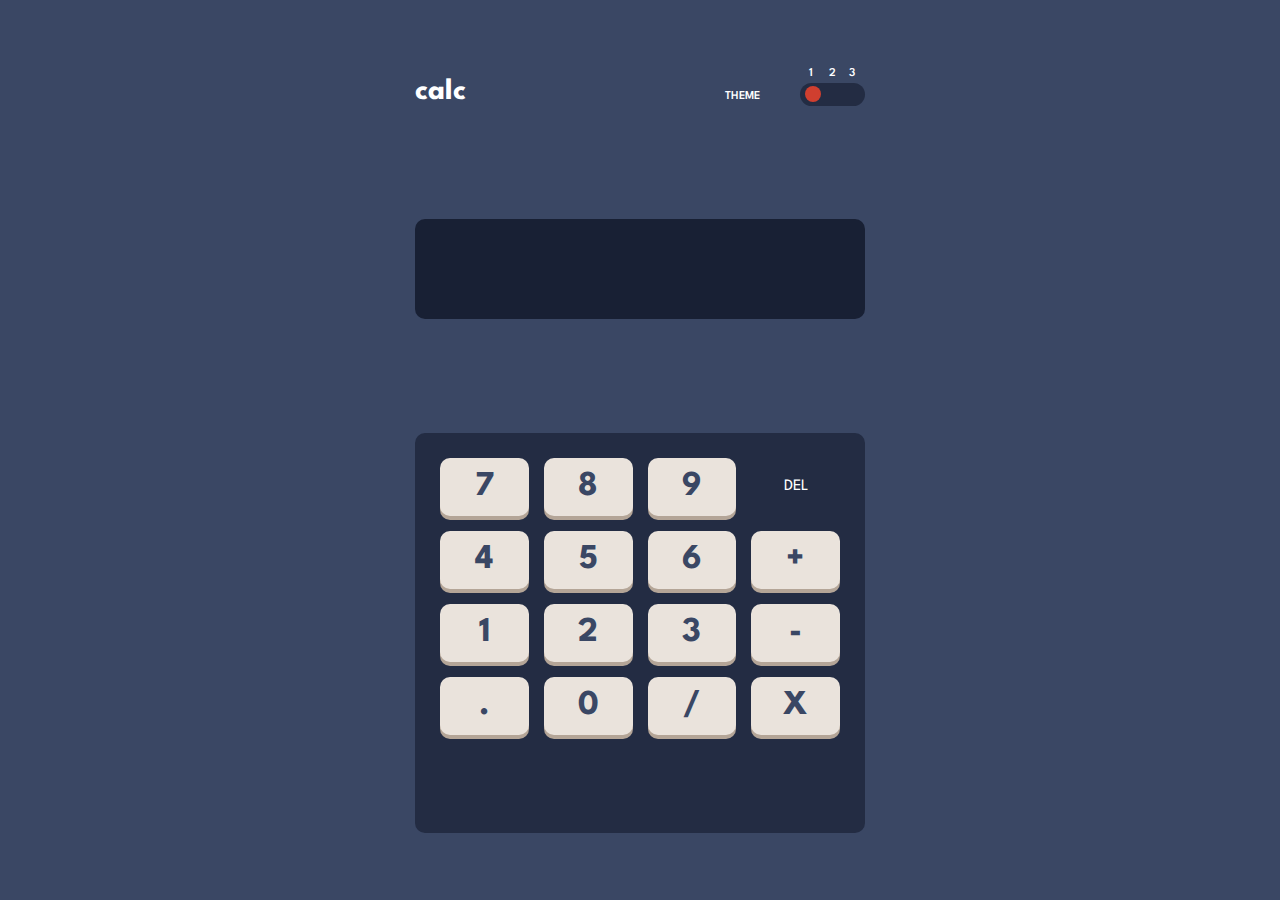
==== index.html @ 92a357a1 "first commit" ====
<!DOCTYPE html>
<html lang="en">
<head>
  <meta charset="UTF-8">
  <meta name="viewport" content="width=device-width, initial-scale=1.0"> <!-- displays site properly based on user's device -->

  <link rel="icon" type="image/png" sizes="32x32" href="./images/favicon-32x32.png">
  <link rel="stylesheet" href="styles.css">
  
  <title>Frontend Mentor | Calculator app</title>

  <style>
    @import url('https://fonts.googleapis.com/css2?family=League+Spartan:wght@100..900&display=swap');
  </style>
</head>
<body>
  <section>
    <div class="top">
      <h1>calc</h1>
      <diV class="theme-selector">
        <p>THEME</p>
          <div class="slide-group">
            <div class="slide-numbers">
              <p>1</p><p>2</p><p>3</p>
            </div>
            <diV class="slider">
              <div class="slide-button"></div>
            </diV>
          </div>
      </diV>
    </div>
    <div class="display"></div>
    <div class="grid-container">
      <div class="grid">
        <div class="numbers">7</div><div class="numbers">8</div><div class="numbers">9</div><div>DEL</div>
        <div class="numbers">4</div><div class="numbers">5</div><div class="numbers">6</div><div class="numbers">+</div>
        <div class="numbers">1</div><div class="numbers">2</div><div class="numbers">3</div><div class="numbers">-</div>
        <div class="numbers">.</div><div class="numbers">0</div><div class="numbers">/</div><div class="numbers">X</div>
        <div></div><div></div>
      </div>
    </div>
  </section>
</body>
</html>
---- styles.css ----
/* Family: [League Spartan](https://fonts.google.com/specimen/League+Spartan)
- Weights: 700 */


/* ### Theme 1

#### Backgrounds

- Very dark desaturated blue (main background): hsl(222, 26%, 31%)
- Very dark desaturated blue (toggle background, keypad background): hsl(223, 31%, 20%)
- Very dark desaturated blue (screen background): hsl(224, 36%, 15%)

#### Keys

- Desaturated dark blue (key background): hsl(225, 21%, 49%)
- Desaturated dark blue (key shadow): hsl(224, 28%, 35%)

- Red (key background, toggle): hsl(6, 63%, 50%)
- Dark red (key shadow): hsl(6, 70%, 34%)

- Light grayish orange (key background): hsl(30, 25%, 89%)
- Grayish orange (key shadow): hsl(28, 16%, 65%)

#### Text

- Very dark grayish blue: hsl(221, 14%, 31%)
- White: hsl(0, 0%, 100%) */



.league-spartan-font {
    font-family: "League Spartan", serif;
    font-optical-sizing: auto;
    font-weight: 700;
    font-style: normal;
  }
  

*{
    margin: 0;
    padding: 0;
}

body{
    font-family: 'League Spartan';
    background-color: hsl(222, 26%, 31%);

    display: flex;
    justify-content: center;
    align-items: center;
    color: white;
    height: 100vh;
}

section{
    height: 85vh;
    display: flex;
    flex-direction: column;
    justify-content: space-between;
    width: 450px;
}

.top{
    display: flex;
    justify-content: space-between;
    align-items: end;
    height: 38px;
}
.top h1{
    font-size: 30px
    
}



/* THEME SELECTOR */
.theme-selector{
    display: flex;
    width: 140px;
    justify-content: space-between;
    align-items: end;
    font-size: 12px;;
}
.theme-selector p{
    font-weight: 550;
    margin-bottom: 3px;
    height: 12px;
}
.slide-numbers{
    display: flex;
    justify-content: space-around;
    width: 60px;
}
.slide-numbers p {
    width: 6.55px;
}
.slide-group{
    display: flex;
    flex-direction: column;
    justify-content: space-between;
    align-items: center;
    width: 65px;
    height: 38px;
}
.slider{
    display: flex;
    align-items: center;
    justify-content: starrt;
    background-color: hsl(223, 31%, 20%);
    height: 22.5px;
    width: 100%;
    border-radius: 25px;
}
.slide-button{
    background-color: hsl(6, 63%, 50%);
    height: 10px;
    width: 10px;
    padding: 3px;
    margin: 5px;
    border-radius: 50%;
}



/* DISPLAY */

.display{
    background-color: hsl(224, 36%, 15%);
    height: 80px;
    border-radius: 10px;
    padding: 10px;
}

/* GRID */

.grid-container{
    background-color: hsl(223, 31%, 20%);

    display: flex;
    justify-content: center;
    align-items: center;
    height: 350px;
    border-radius: 10px;
    padding: 25px;
}

.grid{
    display: grid;
    place-items: center;
    grid-template-columns: repeat(4, 1fr);
    grid-template-rows: repeat(5, 1fr);
    gap: 15px;
    height: 100%;
    width: 100%;
}
.numbers{
    display: flex;
    justify-content: center;
    font-size: 35px;
    font-weight: bold;
    align-items: center;
    color: hsl(222, 26%, 31%);
    background-color: hsl(32, 26%, 89%);
    border-radius: 10px;
    width: 100%;
    height: 100%;
    padding-top: 0px;
    box-shadow:0px 4px 0px 0px hsl(28, 16%, 65%);
}
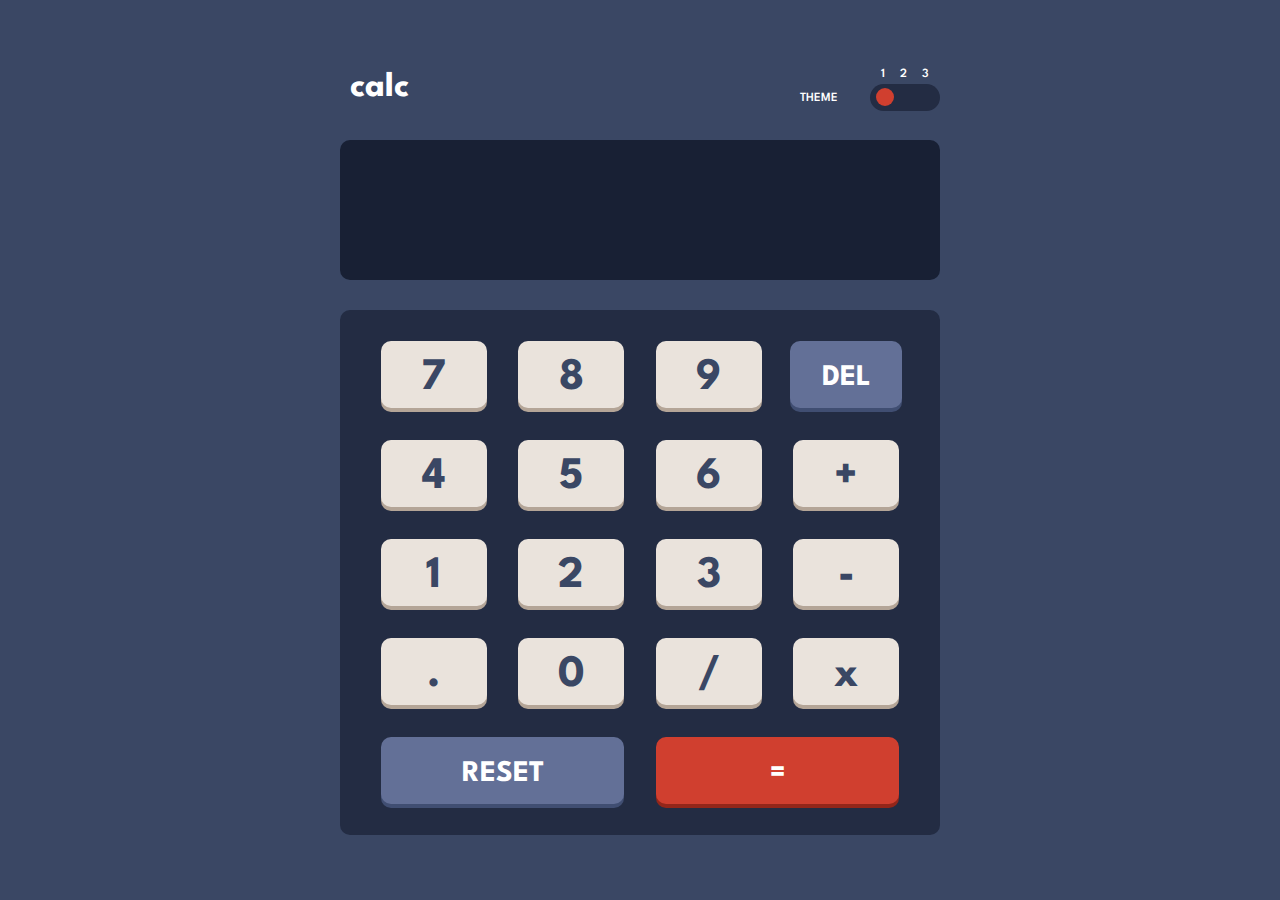
==== commit 43d91023: "done for now" ====
--- a/index.html
+++ b/index.html
@@ -29,16 +29,20 @@
           </div>
       </diV>
     </div>
-    <div class="display"></div>
+    <div class="display">
+      <h1 id="text"></h1>
+    </div>
     <div class="grid-container">
       <div class="grid">
-        <div class="numbers">7</div><div class="numbers">8</div><div class="numbers">9</div><div>DEL</div>
-        <div class="numbers">4</div><div class="numbers">5</div><div class="numbers">6</div><div class="numbers">+</div>
-        <div class="numbers">1</div><div class="numbers">2</div><div class="numbers">3</div><div class="numbers">-</div>
-        <div class="numbers">.</div><div class="numbers">0</div><div class="numbers">/</div><div class="numbers">X</div>
-        <div></div><div></div>
+        <a id="7" class="numbers">7</a><a id="8" class="numbers">8</a><a id="9" class="numbers">9</a><a id="delete">DEL</a>
+        <a id="4" class="numbers">4</a><a id="5" class="numbers">5</a><a id="6" class="numbers">6</a><a id="add" class="numbers">+</a>
+        <a id="1" class="numbers">1</a><a id="2" class="numbers">2</a><a id="3" class="numbers">3</a><a id="min" class="numbers">-</a>
+        <a id="dec" class="numbers">.</a><a id="0" class="numbers">0</a><a id="div" class="numbers">/</a><a id="mul" class="numbers">x</a>
+        <a id="reset">RESET</a><a id="equal">=</a>
       </div>
     </div>
   </section>
+
+  <script src="index.js"></script>
 </body>
 </html>--- a/styles.css
+++ b/styles.css
@@ -53,22 +53,22 @@
 }
 
 section{
-    height: 85vh;
+    height: 770px;
     display: flex;
     flex-direction: column;
     justify-content: space-between;
-    width: 450px;
+    width: 600px;
 }
 
 .top{
     display: flex;
     justify-content: space-between;
-    align-items: end;
-    height: 38px;
+    align-items: center;
+    height: 45px;
 }
 .top h1{
-    font-size: 30px
-    
+    margin-left: 10px;
+    font-size: 35px
 }
 
 
@@ -79,35 +79,39 @@
     width: 140px;
     justify-content: space-between;
     align-items: end;
-    font-size: 12px;;
-}
+    font-size: 12.5px;
+}
+
 .theme-selector p{
     font-weight: 550;
-    margin-bottom: 3px;
+    margin-bottom: 4px;
     height: 12px;
 }
+
+.slide-group{
+    display: flex;
+    flex-direction: column;
+    justify-content: space-between;
+    align-items: center;
+    width: 70px;
+    height: 40px;
+}
+
 .slide-numbers{
     display: flex;
-    justify-content: space-around;
-    width: 60px;
+    justify-content: space-evenly;
+    width: 110%;
 }
 .slide-numbers p {
-    width: 6.55px;
-}
-.slide-group{
-    display: flex;
-    flex-direction: column;
-    justify-content: space-between;
-    align-items: center;
-    width: 65px;
-    height: 38px;
-}
+    width: min-content;
+}
+
 .slider{
     display: flex;
     align-items: center;
-    justify-content: starrt;
+    justify-content: start;
     background-color: hsl(223, 31%, 20%);
-    height: 22.5px;
+    height: 27.5px;
     width: 100%;
     border-radius: 25px;
 }
@@ -115,9 +119,12 @@
     background-color: hsl(6, 63%, 50%);
     height: 10px;
     width: 10px;
-    padding: 3px;
-    margin: 5px;
+    padding: 4px;
+    margin: 6px;
     border-radius: 50%;
+}
+.slide-button:hover{
+    background-color: hsl(6, 93%, 67%);
 }
 
 
@@ -126,11 +133,18 @@
 
 .display{
     background-color: hsl(224, 36%, 15%);
-    height: 80px;
-    border-radius: 10px;
-    padding: 10px;
-}
-
+    display: flex;
+    align-items: center;
+    justify-content: center;
+    height: 140px;
+    border-radius: 10px;
+    padding: 0px;
+}
+.display h1{
+    text-align: end;
+    font-size: 60px;
+    width: 90%;
+}
 /* GRID */
 
 .grid-container{
@@ -139,7 +153,7 @@
     display: flex;
     justify-content: center;
     align-items: center;
-    height: 350px;
+    height: 475px;
     border-radius: 10px;
     padding: 25px;
 }
@@ -149,22 +163,80 @@
     place-items: center;
     grid-template-columns: repeat(4, 1fr);
     grid-template-rows: repeat(5, 1fr);
-    gap: 15px;
+    gap: 20px;
     height: 100%;
     width: 100%;
+    padding: 10px;
 }
 .numbers{
     display: flex;
     justify-content: center;
-    font-size: 35px;
+    font-size: 45px;
     font-weight: bold;
     align-items: center;
     color: hsl(222, 26%, 31%);
     background-color: hsl(32, 26%, 89%);
     border-radius: 10px;
-    width: 100%;
-    height: 100%;
-    padding-top: 0px;
+    width: 90%;
+    height: 75%;
+    padding-top: 7px;
     box-shadow:0px 4px 0px 0px hsl(28, 16%, 65%);
 }
 
+.numbers:hover{
+    background-color: white;
+}
+
+#delete{
+    background-color: hsl(225, 21%, 49%);
+    display: flex;
+    justify-content: center;
+    font-size: 30px;
+    font-weight: bold;
+    align-items: center;
+    width: 95%;
+    height: 75%;
+    padding-top: 7px;
+    border-radius: 10px;
+    box-shadow:0px 4px 0px 0px hsl(224, 28%, 35%);
+}
+#delete:hover{
+    background-color: 	hsl(225, 52%, 76%);
+}
+
+#reset{
+    background-color: hsl(225, 21%, 49%);
+    display: flex;
+    justify-content: center;
+    font-size: 30px;
+    font-weight: bold;
+    align-items: center;
+    width: 95%;
+    height: 75%;
+    padding-top: 7px;
+    grid-column: 1/3;
+    border-radius: 10px;
+    box-shadow:0px 4px 0px 0px hsl(224, 28%, 35%);
+}
+#reset:hover{
+    background-color: 	hsl(225, 52%, 76%);
+}
+
+#equal{
+    background-color: hsl(6, 63%, 50%);
+    display: flex;
+    justify-content: center;
+    font-size: 30px;
+    font-weight: bold;
+    align-items: center;
+    width: 95%;
+    height: 75%;
+    padding-top: 7px;
+    grid-column: 3/5;
+    border-radius: 10px;
+    box-shadow:0px 4px 0px 0px hsl(6, 70%, 34%);
+}
+
+#equal:hover{
+    background-color: hsl(6, 93%, 67%);
+}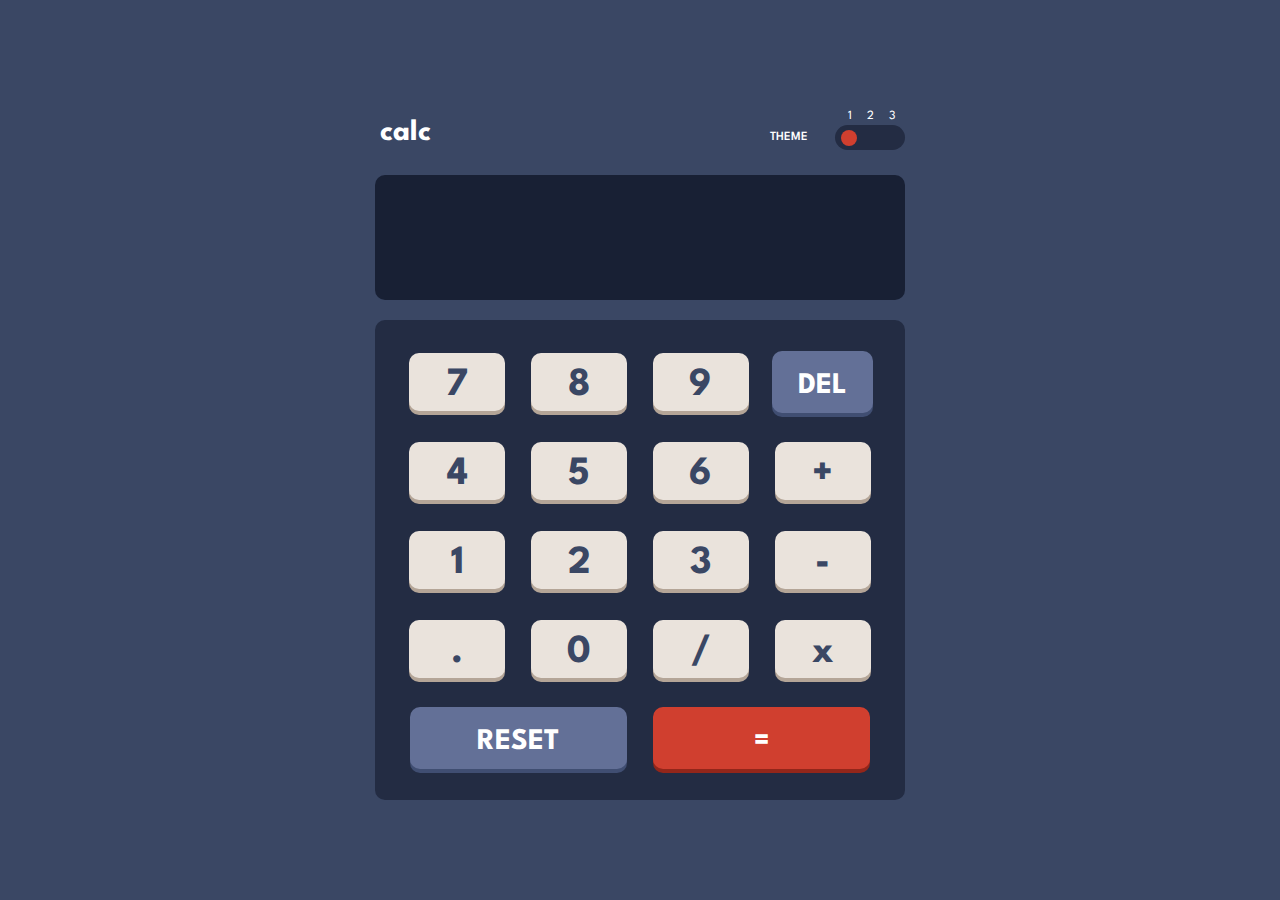
==== commit 90db54e2: "hi" ====
--- a/index.html
+++ b/index.html
@@ -18,7 +18,7 @@
     <div class="top">
       <h1>calc</h1>
       <diV class="theme-selector">
-        <p>THEME</p>
+        <h1>THEME</h1>
           <div class="slide-group">
             <div class="slide-numbers">
               <p>1</p><p>2</p><p>3</p>
--- a/styles.css
+++ b/styles.css
@@ -53,22 +53,23 @@
 }
 
 section{
-    height: 770px;
+    height: 700px;
     display: flex;
     flex-direction: column;
     justify-content: space-between;
-    width: 600px;
+    width: 530px;
 }
 
 .top{
     display: flex;
     justify-content: space-between;
-    align-items: center;
-    height: 45px;
+    align-items: end;
+    height: 55px;
 }
 .top h1{
-    margin-left: 10px;
-    font-size: 35px
+    margin-left: 5px;
+    font-size: 30px;
+    margin-bottom: 8px;
 }
 
 
@@ -80,11 +81,14 @@
     justify-content: space-between;
     align-items: end;
     font-size: 12.5px;
-}
-
-.theme-selector p{
+    margin-bottom: 0px;
+    width: 140px;
+}
+
+.theme-selector h1{
+    font-size: 12.5px;
     font-weight: 550;
-    margin-bottom: 4px;
+    margin-bottom: 12px;
     height: 12px;
 }
 
@@ -95,12 +99,14 @@
     align-items: center;
     width: 70px;
     height: 40px;
+    margin-bottom: 5px;
 }
 
 .slide-numbers{
     display: flex;
     justify-content: space-evenly;
     width: 110%;
+    margin-left: 2px;
 }
 .slide-numbers p {
     width: min-content;
@@ -111,7 +117,7 @@
     align-items: center;
     justify-content: start;
     background-color: hsl(223, 31%, 20%);
-    height: 27.5px;
+    height: 25px;
     width: 100%;
     border-radius: 25px;
 }
@@ -119,7 +125,7 @@
     background-color: hsl(6, 63%, 50%);
     height: 10px;
     width: 10px;
-    padding: 4px;
+    padding: 3px;
     margin: 6px;
     border-radius: 50%;
 }
@@ -136,7 +142,7 @@
     display: flex;
     align-items: center;
     justify-content: center;
-    height: 140px;
+    height: 125px;
     border-radius: 10px;
     padding: 0px;
 }
@@ -153,7 +159,7 @@
     display: flex;
     justify-content: center;
     align-items: center;
-    height: 475px;
+    height: 430px;
     border-radius: 10px;
     padding: 25px;
 }
@@ -163,22 +169,22 @@
     place-items: center;
     grid-template-columns: repeat(4, 1fr);
     grid-template-rows: repeat(5, 1fr);
-    gap: 20px;
+    gap: 15px;
     height: 100%;
     width: 100%;
-    padding: 10px;
+    padding: 4px;
 }
 .numbers{
     display: flex;
     justify-content: center;
-    font-size: 45px;
+    font-size: 40px;
     font-weight: bold;
     align-items: center;
     color: hsl(222, 26%, 31%);
     background-color: hsl(32, 26%, 89%);
     border-radius: 10px;
     width: 90%;
-    height: 75%;
+    height: 70%;
     padding-top: 7px;
     box-shadow:0px 4px 0px 0px hsl(28, 16%, 65%);
 }
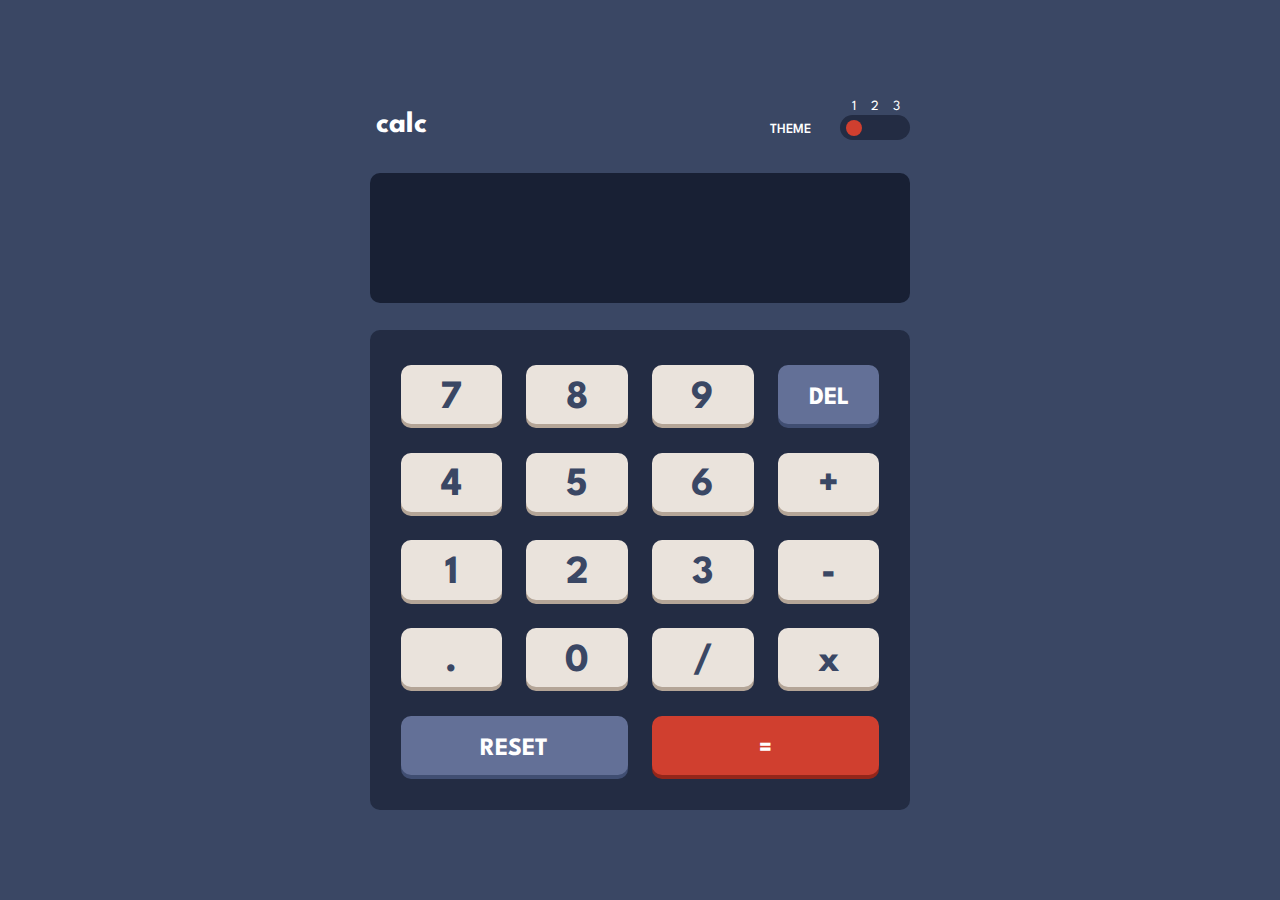
==== commit dc0796fc: "DID IT WORK" ====
--- a/index.html
+++ b/index.html
@@ -18,7 +18,7 @@
     <div class="top">
       <h1>calc</h1>
       <diV class="theme-selector">
-        <h1>THEME</h1>
+        <h2>THEME</h2>
           <div class="slide-group">
             <div class="slide-numbers">
               <p>1</p><p>2</p><p>3</p>
--- a/styles.css
+++ b/styles.css
@@ -53,11 +53,11 @@
 }
 
 section{
-    height: 700px;
+    height: 720px;
     display: flex;
     flex-direction: column;
     justify-content: space-between;
-    width: 530px;
+    width: 540px;
 }
 
 .top{
@@ -67,9 +67,9 @@
     height: 55px;
 }
 .top h1{
-    margin-left: 5px;
+    margin-left: 6px;
     font-size: 30px;
-    margin-bottom: 8px;
+    margin-bottom: 6px;
 }
 
 
@@ -80,15 +80,14 @@
     width: 140px;
     justify-content: space-between;
     align-items: end;
-    font-size: 12.5px;
+    font-size: 14px;
     margin-bottom: 0px;
-    width: 140px;
-}
-
-.theme-selector h1{
-    font-size: 12.5px;
+}
+
+.theme-selector h2{
+    font-size: 14px;
     font-weight: 550;
-    margin-bottom: 12px;
+    margin-bottom: 10.5px;
     height: 12px;
 }
 
@@ -142,7 +141,7 @@
     display: flex;
     align-items: center;
     justify-content: center;
-    height: 125px;
+    height: 130px;
     border-radius: 10px;
     padding: 0px;
 }
@@ -159,9 +158,9 @@
     display: flex;
     justify-content: center;
     align-items: center;
-    height: 430px;
-    border-radius: 10px;
-    padding: 25px;
+    height: 425px;
+    border-radius: 10px;
+    padding: 27.5px 25px;
 }
 
 .grid{
@@ -169,10 +168,10 @@
     place-items: center;
     grid-template-columns: repeat(4, 1fr);
     grid-template-rows: repeat(5, 1fr);
-    gap: 15px;
+    gap: 13px;
     height: 100%;
     width: 100%;
-    padding: 4px;
+    padding: 0px;
 }
 .numbers{
     display: flex;
@@ -197,11 +196,11 @@
     background-color: hsl(225, 21%, 49%);
     display: flex;
     justify-content: center;
-    font-size: 30px;
-    font-weight: bold;
-    align-items: center;
-    width: 95%;
-    height: 75%;
+    font-size: 25px;
+    font-weight: bold;
+    align-items: center;
+    width: 90%;
+    height: 70%;
     padding-top: 7px;
     border-radius: 10px;
     box-shadow:0px 4px 0px 0px hsl(224, 28%, 35%);
@@ -214,11 +213,11 @@
     background-color: hsl(225, 21%, 49%);
     display: flex;
     justify-content: center;
-    font-size: 30px;
+    font-size: 25px;
     font-weight: bold;
     align-items: center;
     width: 95%;
-    height: 75%;
+    height: 70%;
     padding-top: 7px;
     grid-column: 1/3;
     border-radius: 10px;
@@ -232,11 +231,11 @@
     background-color: hsl(6, 63%, 50%);
     display: flex;
     justify-content: center;
-    font-size: 30px;
+    font-size: 25px;
     font-weight: bold;
     align-items: center;
     width: 95%;
-    height: 75%;
+    height: 70%;
     padding-top: 7px;
     grid-column: 3/5;
     border-radius: 10px;
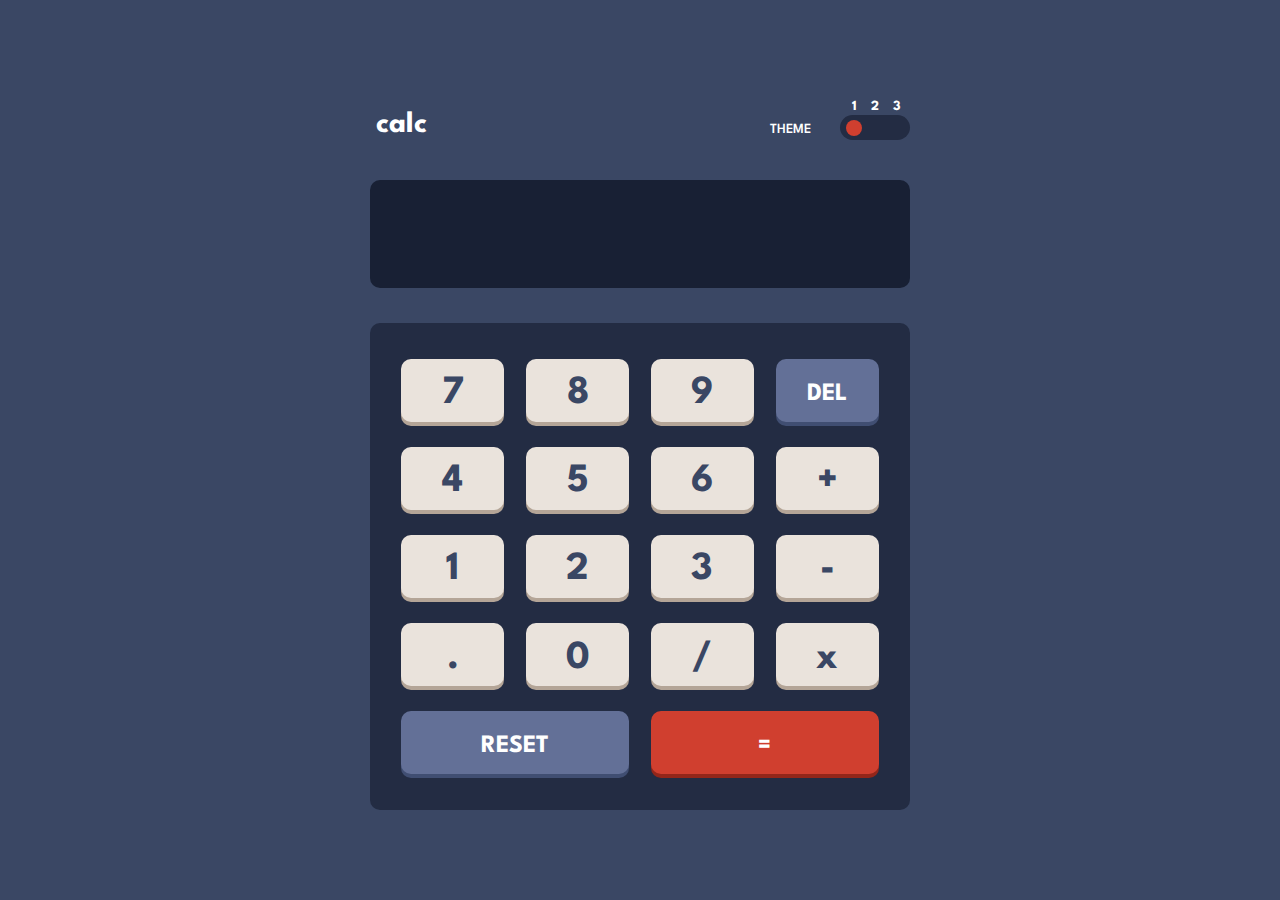
==== commit fa7e8ac2: "Done" ====
--- a/index.html
+++ b/index.html
@@ -4,8 +4,9 @@
   <meta charset="UTF-8">
   <meta name="viewport" content="width=device-width, initial-scale=1.0"> <!-- displays site properly based on user's device -->
 
+  <link rel="stylesheet" href="styles.css">
   <link rel="icon" type="image/png" sizes="32x32" href="./images/favicon-32x32.png">
-  <link rel="stylesheet" href="styles.css">
+
   
   <title>Frontend Mentor | Calculator app</title>
 
@@ -34,11 +35,11 @@
     </div>
     <div class="grid-container">
       <div class="grid">
-        <a id="7" class="numbers">7</a><a id="8" class="numbers">8</a><a id="9" class="numbers">9</a><a id="delete">DEL</a>
+        <a id="7" class="numbers">7</a><a id="8" class="numbers">8</a><a id="9" class="numbers">9</a><a class="delete">DEL</a>
         <a id="4" class="numbers">4</a><a id="5" class="numbers">5</a><a id="6" class="numbers">6</a><a id="add" class="numbers">+</a>
         <a id="1" class="numbers">1</a><a id="2" class="numbers">2</a><a id="3" class="numbers">3</a><a id="min" class="numbers">-</a>
         <a id="dec" class="numbers">.</a><a id="0" class="numbers">0</a><a id="div" class="numbers">/</a><a id="mul" class="numbers">x</a>
-        <a id="reset">RESET</a><a id="equal">=</a>
+        <a class="reset">RESET</a><a class="equal">=</a>
       </div>
     </div>
   </section>
--- a/styles.css
+++ b/styles.css
@@ -99,6 +99,7 @@
     width: 70px;
     height: 40px;
     margin-bottom: 5px;
+    font-weight: 700;
 }
 
 .slide-numbers{
@@ -131,6 +132,10 @@
 .slide-button:hover{
     background-color: hsl(6, 93%, 67%);
 }
+#button-active {
+    margin-top: 4px;
+    box-shadow: none;
+  }
 
 
 
@@ -144,6 +149,7 @@
     height: 130px;
     border-radius: 10px;
     padding: 0px;
+    overflow-x: hidden;
 }
 .display h1{
     text-align: end;
@@ -192,7 +198,7 @@
     background-color: white;
 }
 
-#delete{
+.delete{
     background-color: hsl(225, 21%, 49%);
     display: flex;
     justify-content: center;
@@ -205,11 +211,11 @@
     border-radius: 10px;
     box-shadow:0px 4px 0px 0px hsl(224, 28%, 35%);
 }
-#delete:hover{
+.delete:hover{
     background-color: 	hsl(225, 52%, 76%);
 }
 
-#reset{
+.reset{
     background-color: hsl(225, 21%, 49%);
     display: flex;
     justify-content: center;
@@ -223,11 +229,11 @@
     border-radius: 10px;
     box-shadow:0px 4px 0px 0px hsl(224, 28%, 35%);
 }
-#reset:hover{
+.reset:hover{
     background-color: 	hsl(225, 52%, 76%);
 }
 
-#equal{
+.equal{
     background-color: hsl(6, 63%, 50%);
     display: flex;
     justify-content: center;
@@ -242,6 +248,46 @@
     box-shadow:0px 4px 0px 0px hsl(6, 70%, 34%);
 }
 
-#equal:hover{
+.equal:hover{
     background-color: hsl(6, 93%, 67%);
+}
+
+/* SCREEN SIZE */
+
+@media screen and (max-width: 500px){
+    section{
+        width: 90%;
+    }
+}
+
+@media screen and (max-height: 700px) {
+    section{
+        height: 95vh;
+    }
+
+    .display{
+        height: 15%;
+    }
+    .grid-container{
+        height: 60%;
+    }
+    .grid{
+        gap: 1%;
+    }
+}
+
+@media screen and (max-height: 1000px){
+    section{
+        height: 80vh;
+    }
+
+    .display{
+        height: 15%;
+    }
+    .grid-container{
+        height: 60%;
+    }
+    .grid{
+        gap: 2%;
+    }
 }